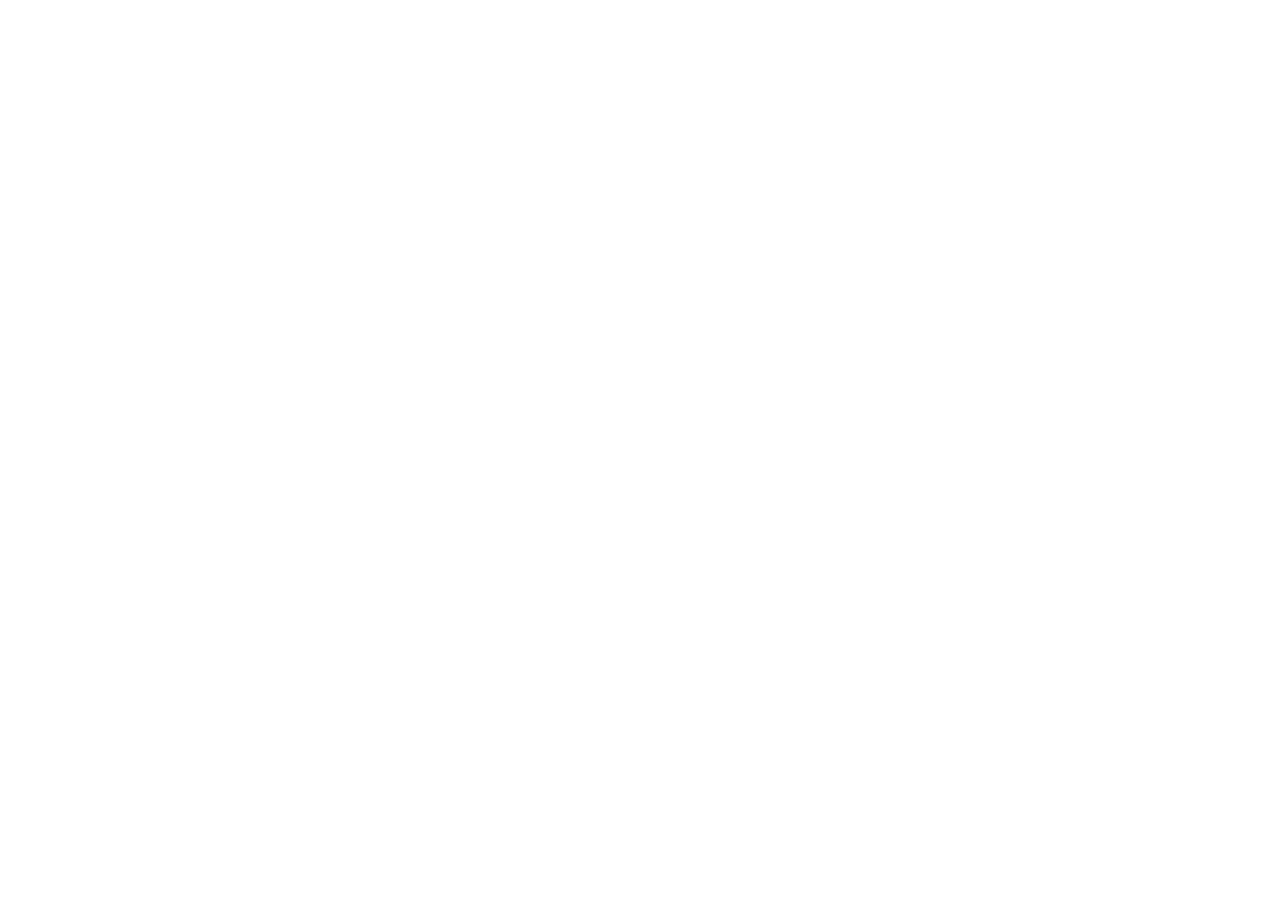
==== admin.html @ d48bb102 "[Phase 1/Task 1] Scaffold ArenaOne booking system - file structure and stubs === TECHNICAL CHANGES =" ====
<!DOCTYPE html>
<html lang="en">
<head>
  <meta charset="utf-8">
  <meta name="viewport" content="width=device-width, initial-scale=1">
  <title>ArenaOne — Admin console</title>
  <link rel="preconnect" href="https://fonts.googleapis.com">
  <link rel="preconnect" href="https://fonts.gstatic.com" crossorigin>
  <link href="https://fonts.googleapis.com/css2?family=Archivo:wght@400;500;600;700;800;900&display=swap" rel="stylesheet">
  <link rel="stylesheet" href="css/base.css">
  <link rel="stylesheet" href="css/admin.css">
</head>
<body>
  <!-- Admin markup built in Phase 3 -->
  <script src="js/data.js"></script>
  <script src="js/admin.js"></script>
</body>
</html>
---- css/base.css ----
/* base.css — design tokens, reset, shared components (Phase 1) */
---- css/admin.css ----
/* admin.css — sidebar, stat cards, charts, tables, tabs, mobile nav (Phase 3) */
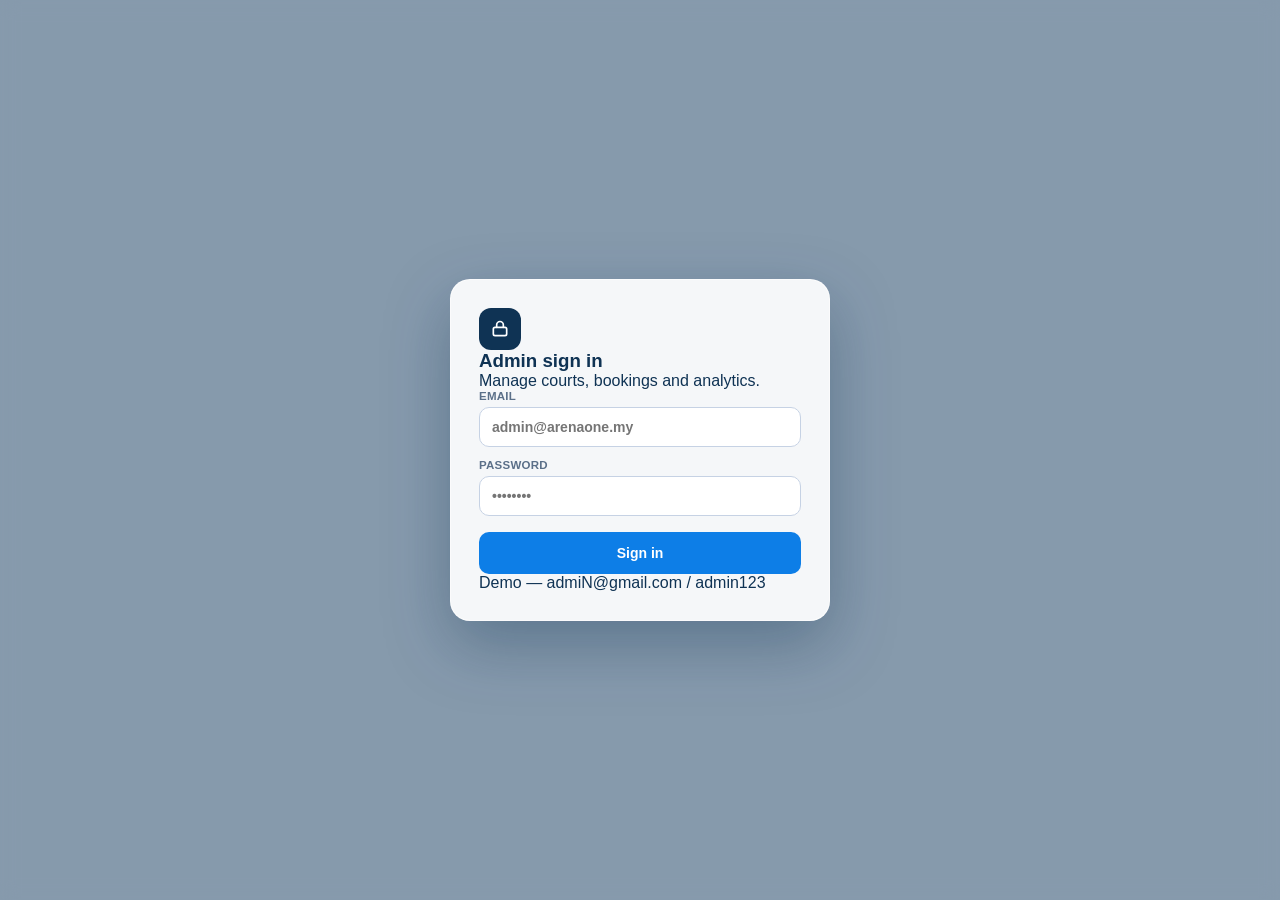
==== commit 4230d69c: "[Phase 3/Task 1] Build admin console markup === TECHNICAL CHANGES === - admin.html: admin shell (hid" ====
--- a/admin.html
+++ b/admin.html
@@ -11,8 +11,216 @@
   <link rel="stylesheet" href="css/admin.css">
 </head>
 <body>
-  <!-- Admin markup built in Phase 3 -->
-  <script src="js/data.js"></script>
-  <script src="js/admin.js"></script>
+
+<!-- ============ ADMIN SHELL ============ -->
+<div class="admin" id="adminShell" hidden>
+
+  <!-- Sidebar -->
+  <aside class="sidebar">
+    <div class="side-brand">
+      <div class="logo-mark" style="width:32px;height:32px;background:var(--blue)">
+        <svg width="16" height="16" viewBox="0 0 24 24" fill="none" stroke="#FFFFFF" stroke-width="2" stroke-linecap="round"><circle cx="12" cy="12" r="9"></circle><path d="M12 3a14 14 0 0 1 0 18M3.5 9h17M3.5 15h17"></path></svg>
+      </div>
+      <div>
+        <div class="sb-name" id="sideVenue">ArenaOne</div>
+        <div class="sb-sub">Admin console</div>
+      </div>
+    </div>
+
+    <nav class="side-nav" id="sideNav">
+      <button class="side-item active" data-tab="main">
+        <svg width="17" height="17" viewBox="0 0 24 24" fill="none" stroke="currentColor" stroke-width="2" stroke-linecap="round" stroke-linejoin="round"><rect x="3" y="3" width="7" height="7" rx="1"></rect><rect x="14" y="3" width="7" height="7" rx="1"></rect><rect x="14" y="14" width="7" height="7" rx="1"></rect><rect x="3" y="14" width="7" height="7" rx="1"></rect></svg>
+        Dashboard
+      </button>
+      <button class="side-item" data-tab="analysis">
+        <svg width="17" height="17" viewBox="0 0 24 24" fill="none" stroke="currentColor" stroke-width="2" stroke-linecap="round" stroke-linejoin="round"><path d="M3 3v18h18M8 17V9M13 17V5M18 17v-7"></path></svg>
+        Analysis
+      </button>
+      <button class="side-item" data-tab="sports">
+        <svg width="17" height="17" viewBox="0 0 24 24" fill="none" stroke="currentColor" stroke-width="2" stroke-linecap="round" stroke-linejoin="round"><circle cx="12" cy="12" r="9"></circle><path d="M12 3a14 14 0 0 1 0 18M3.5 9h17M3.5 15h17"></path></svg>
+        Sport management
+      </button>
+      <button class="side-item" data-tab="booking">
+        <svg width="17" height="17" viewBox="0 0 24 24" fill="none" stroke="currentColor" stroke-width="2" stroke-linecap="round" stroke-linejoin="round"><rect x="3" y="4" width="18" height="18" rx="2"></rect><path d="M16 2v4M8 2v4M3 10h18"></path></svg>
+        Bookings
+      </button>
+      <button class="side-item" data-tab="settings">
+        <svg width="17" height="17" viewBox="0 0 24 24" fill="none" stroke="currentColor" stroke-width="2" stroke-linecap="round" stroke-linejoin="round"><circle cx="12" cy="12" r="3"></circle><path d="M19.4 15a1.65 1.65 0 0 0 .33 1.82l.06.06a2 2 0 1 1-2.83 2.83l-.06-.06a1.65 1.65 0 0 0-1.82-.33 1.65 1.65 0 0 0-1 1.51V21a2 2 0 0 1-4 0v-.09A1.65 1.65 0 0 0 9 19.4a1.65 1.65 0 0 0-1.82.33l-.06.06a2 2 0 1 1-2.83-2.83l.06-.06a1.65 1.65 0 0 0 .33-1.82 1.65 1.65 0 0 0-1.51-1H3a2 2 0 0 1 0-4h.09A1.65 1.65 0 0 0 4.6 9a1.65 1.65 0 0 0-.33-1.82l-.06-.06a2 2 0 1 1 2.83-2.83l.06.06a1.65 1.65 0 0 0 1.82.33H9a1.65 1.65 0 0 0 1-1.51V3a2 2 0 0 1 4 0v.09a1.65 1.65 0 0 0 1 1.51 1.65 1.65 0 0 0 1.82-.33l.06-.06a2 2 0 1 1 2.83 2.83l-.06.06a1.65 1.65 0 0 0-.33 1.82V9a1.65 1.65 0 0 0 1.51 1H21a2 2 0 0 1 0 4h-.09a1.65 1.65 0 0 0-1.51 1z"></path></svg>
+        Settings
+      </button>
+      <button class="side-item" data-tab="help">
+        <svg width="17" height="17" viewBox="0 0 24 24" fill="none" stroke="currentColor" stroke-width="2" stroke-linecap="round" stroke-linejoin="round"><circle cx="12" cy="12" r="10"></circle><path d="M9.09 9a3 3 0 0 1 5.83 1c0 2-3 3-3 3M12 17h.01"></path></svg>
+        Help
+      </button>
+    </nav>
+
+    <div class="side-foot">
+      <a class="side-item ghost" href="index.html">
+        <svg width="17" height="17" viewBox="0 0 24 24" fill="none" stroke="currentColor" stroke-width="2" stroke-linecap="round"><circle cx="12" cy="12" r="9"></circle><path d="M12 3a14 14 0 0 1 0 18M3.5 9h17M3.5 15h17"></path></svg>
+        View site
+      </a>
+      <button class="side-item ghost" id="logoutBtn">
+        <svg width="17" height="17" viewBox="0 0 24 24" fill="none" stroke="currentColor" stroke-width="2" stroke-linecap="round" stroke-linejoin="round"><path d="M9 4H6a2 2 0 0 0-2 2v12a2 2 0 0 0 2 2h3M15 8l4 4-4 4M19 12H9"></path></svg>
+        Log out
+      </button>
+    </div>
+  </aside>
+
+  <!-- Main -->
+  <main class="admin-main">
+    <div class="admin-head">
+      <div>
+        <h1 id="adminTitle">Dashboard</h1>
+        <div class="admin-date" id="todayLong"></div>
+      </div>
+      <div class="admin-avatar">AD</div>
+    </div>
+
+    <!-- MAIN / DASHBOARD -->
+    <section class="tab" id="tabMain">
+      <div class="stat-row" id="statCards"></div>
+      <div class="card">
+        <div class="card-head">
+          <div class="card-title">Today's bookings</div>
+          <button class="link-btn" id="gotoBookings">View all →</button>
+        </div>
+        <div id="todayList"></div>
+        <div class="empty-sm" id="todayEmpty" hidden>No bookings today yet.</div>
+      </div>
+    </section>
+
+    <!-- ANALYSIS -->
+    <section class="tab" id="tabAnalysis" hidden>
+      <div class="stat-row" id="anaCards"></div>
+      <div class="card">
+        <div class="card-title">Revenue — last 7 days</div>
+        <div class="card-note">Confirmed bookings, RM</div>
+        <div class="rev-chart" id="revBars"></div>
+      </div>
+      <div class="card">
+        <div class="card-title">Bookings per court</div>
+        <div class="card-note">Last 7 days, sessions</div>
+        <div class="court-chart" id="courtBars"></div>
+      </div>
+    </section>
+
+    <!-- SPORT MANAGEMENT -->
+    <section class="tab" id="tabSports" hidden>
+      <div class="card">
+        <div class="card-title">Add a court</div>
+        <div class="add-court">
+          <div class="field grow"><label class="label">COURT NAME</label><input class="input" id="ncLabel" placeholder="e.g. Court 9"></div>
+          <div class="field"><label class="label">SPORT</label><select class="select" id="ncSport"></select></div>
+          <div class="field"><label class="label">PRICE / 2H (RM)</label><input class="input" id="ncPrice" type="number" placeholder="auto"></div>
+          <button class="btn btn-primary" id="addCourt">+ Add court</button>
+        </div>
+      </div>
+      <div class="card">
+        <div class="card-title">Courts (<span id="courtCount">0</span>)</div>
+        <div id="courtsList"></div>
+      </div>
+    </section>
+
+    <!-- BOOKINGS -->
+    <section class="tab" id="tabBooking" hidden>
+      <div class="card">
+        <div class="card-head">
+          <div class="card-title">All bookings (<span id="bookingCount">0</span>)</div>
+          <div class="chips-row-inline" id="statusChips"></div>
+        </div>
+        <div id="adminBookings"></div>
+        <div class="empty-sm" id="adminEmpty" hidden>Nothing here — bookings made on the landing page appear instantly.</div>
+      </div>
+    </section>
+
+    <!-- SETTINGS -->
+    <section class="tab" id="tabSettings" hidden>
+      <div class="settings-wrap">
+        <div class="card">
+          <div class="card-title">Venue</div>
+          <label class="label">VENUE NAME</label>
+          <input class="input" id="setVenue" placeholder="ArenaOne">
+          <div class="pill-row">
+            <div class="pill">Hours · 08:00 – 22:00</div>
+            <div class="pill">Slot · 2 hours</div>
+            <div class="pill">Currency · MYR (RM)</div>
+          </div>
+          <button class="toggle-btn" id="autoConfirmBtn">
+            <span class="tg-dot" id="autoConfirmDot"></span>
+            <span id="autoConfirmLabel">Auto-confirm bookings: ON</span>
+          </button>
+        </div>
+        <div class="card danger-card">
+          <div>
+            <div class="dc-title">Demo data</div>
+            <div class="dc-note">Restore default courts and clear all bookings.</div>
+          </div>
+          <button class="btn btn-danger" id="resetData">Reset demo data</button>
+        </div>
+        <button class="btn btn-primary save-btn" id="saveSettings">Save settings</button>
+      </div>
+    </section>
+
+    <!-- HELP -->
+    <section class="tab" id="tabHelp" hidden>
+      <div class="help-wrap" id="helpList"></div>
+    </section>
+
+    <!-- MORE (mobile) -->
+    <section class="tab" id="tabMore" hidden>
+      <div class="more-wrap" id="moreList"></div>
+    </section>
+  </main>
+
+  <!-- Mobile bottom nav -->
+  <nav class="bottom-nav" id="adminNav">
+    <button class="nav-item active" data-tab="main">
+      <svg width="20" height="20" viewBox="0 0 24 24" fill="none" stroke="currentColor" stroke-width="2" stroke-linecap="round" stroke-linejoin="round"><rect x="3" y="3" width="7" height="7" rx="1"></rect><rect x="14" y="3" width="7" height="7" rx="1"></rect><rect x="14" y="14" width="7" height="7" rx="1"></rect><rect x="3" y="14" width="7" height="7" rx="1"></rect></svg>
+      <span>Dashboard</span>
+    </button>
+    <button class="nav-item" data-tab="analysis">
+      <svg width="20" height="20" viewBox="0 0 24 24" fill="none" stroke="currentColor" stroke-width="2" stroke-linecap="round" stroke-linejoin="round"><path d="M3 3v18h18M8 17V9M13 17V5M18 17v-7"></path></svg>
+      <span>Analysis</span>
+    </button>
+    <button class="nav-item" data-tab="sports">
+      <svg width="20" height="20" viewBox="0 0 24 24" fill="none" stroke="currentColor" stroke-width="2" stroke-linecap="round" stroke-linejoin="round"><circle cx="12" cy="12" r="9"></circle><path d="M12 3a14 14 0 0 1 0 18M3.5 9h17M3.5 15h17"></path></svg>
+      <span>Sports</span>
+    </button>
+    <button class="nav-item" data-tab="booking">
+      <svg width="20" height="20" viewBox="0 0 24 24" fill="none" stroke="currentColor" stroke-width="2" stroke-linecap="round" stroke-linejoin="round"><rect x="3" y="4" width="18" height="18" rx="2"></rect><path d="M16 2v4M8 2v4M3 10h18"></path></svg>
+      <span>Bookings</span>
+    </button>
+    <button class="nav-item" data-tab="more">
+      <svg width="20" height="20" viewBox="0 0 24 24" fill="none" stroke="currentColor" stroke-width="2" stroke-linecap="round" stroke-linejoin="round"><circle cx="5" cy="12" r="1"></circle><circle cx="12" cy="12" r="1"></circle><circle cx="19" cy="12" r="1"></circle></svg>
+      <span>More</span>
+    </button>
+  </nav>
+</div>
+
+<!-- ============ LOGIN MODAL ============ -->
+<div class="modal-overlay center" id="loginModal">
+  <div class="modal glass">
+    <div class="login-top">
+      <div class="logo-mark" style="width:42px;height:42px;border-radius:12px">
+        <svg width="20" height="20" viewBox="0 0 24 24" fill="none" stroke="#FFFFFF" stroke-width="2" stroke-linecap="round"><rect x="4" y="10" width="16" height="10" rx="2"></rect><path d="M8 10V7a4 4 0 0 1 8 0v3"></path></svg>
+      </div>
+    </div>
+    <h3>Admin sign in</h3>
+    <p class="sub">Manage courts, bookings and analytics.</p>
+    <label class="label">EMAIL</label>
+    <input class="input" id="loginEmail" placeholder="admin@arenaone.my">
+    <label class="label" style="margin-top:12px">PASSWORD</label>
+    <input class="input" id="loginPass" type="password" placeholder="••••••••">
+    <div class="form-err" id="loginErr" hidden></div>
+    <button class="btn btn-primary btn-block btn-lg" id="loginSubmit" style="margin-top:16px">Sign in</button>
+    <div class="login-demo">Demo — admiN@gmail.com / admin123</div>
+  </div>
+</div>
+
+<!-- ============ TOAST ============ -->
+<div id="toastHost"></div>
+
+<script src="js/data.js"></script>
+<script src="js/admin.js"></script>
 </body>
 </html>
--- a/css/base.css
+++ b/css/base.css
@@ -1 +1,236 @@
-/* base.css — design tokens, reset, shared components (Phase 1) */
+/* ============================================================
+   base.css — ArenaOne design foundation
+   Tokens, reset, and shared components used by both pages.
+   Values lifted verbatim from the Claude Design prototype.
+   ============================================================ */
+
+:root {
+  --bg:        #EAEEF5;
+  --navy:      #0F3354;
+  --blue:      #0D7EE7;
+  --blue-hi:   #3D97EC;
+  --cream:     #FAF3E9;
+  --border:    #D9E3F2;
+  --border-2:  #C6D2E4;
+  --muted:     #5B7089;
+  --muted-2:   #9AA9BB;
+  --danger:    #FF2B23;
+  --gold:      #EBD883;
+  --white:     #FFFFFF;
+
+  --r-sm: 9px;
+  --r-md: 10px;
+  --r-lg: 14px;
+  --r-xl: 20px;
+  --r-pill: 999px;
+
+  --shadow-modal: 0 24px 64px rgba(15,51,84,.35);
+}
+
+/* ---------- reset ---------- */
+* { box-sizing: border-box; }
+
+html, body {
+  margin: 0;
+  padding: 0;
+  background: var(--bg);
+}
+
+body {
+  font-family: 'Archivo', sans-serif;
+  color: var(--navy);
+  -webkit-font-smoothing: antialiased;
+  text-rendering: optimizeLegibility;
+}
+
+a { color: var(--blue); text-decoration: none; }
+a:hover { color: var(--navy); }
+
+h1, h2, h3, p { margin: 0; }
+
+input, select, textarea, button { font-family: 'Archivo', sans-serif; }
+input:focus, select:focus, textarea:focus { outline: 2px solid var(--blue); outline-offset: 0; }
+
+::-webkit-scrollbar { height: 8px; width: 8px; }
+::-webkit-scrollbar-thumb { background: var(--border-2); border-radius: 4px; }
+
+/* ---------- animations ---------- */
+@keyframes popIn { from { opacity: 0; transform: translateY(14px) scale(.98); } to { opacity: 1; transform: none; } }
+@keyframes fadeIn { from { opacity: 0; } to { opacity: 1; } }
+@keyframes toastIn { from { opacity: 0; transform: translate(-50%, -12px); } to { opacity: 1; transform: translate(-50%, 0); } }
+
+/* ---------- layout helpers ---------- */
+.wrap { max-width: 1200px; margin: 0 auto; padding: 0 20px; }
+.hidden { display: none !important; }
+
+/* ---------- buttons ---------- */
+.btn {
+  display: inline-flex;
+  align-items: center;
+  gap: 8px;
+  border: none;
+  border-radius: var(--r-md);
+  font-family: 'Archivo', sans-serif;
+  font-weight: 700;
+  cursor: pointer;
+  transition: background .15s ease, border-color .15s ease, color .15s ease;
+}
+.btn-primary { background: var(--blue); color: var(--white); padding: 11px 18px; font-size: 13px; font-weight: 800; }
+.btn-primary:hover { background: var(--navy); }
+.btn-navy { background: var(--navy); color: var(--white); padding: 9px 16px; font-size: 13px; }
+.btn-navy:hover { background: var(--blue); }
+.btn-ghost { background: transparent; border: 1px solid var(--border-2); color: var(--navy); padding: 8px 12px; font-size: 12px; }
+.btn-ghost:hover { border-color: var(--blue); color: var(--blue); }
+.btn-danger { background: var(--white); border: 1px solid var(--border-2); color: var(--danger); padding: 8px 12px; font-size: 12px; }
+.btn-danger:hover { border-color: var(--danger); }
+.btn-block { width: 100%; justify-content: center; }
+.btn-lg { padding: 13px; font-size: 14px; }
+.btn[disabled] { opacity: .5; cursor: not-allowed; }
+
+/* ---------- cards ---------- */
+.card {
+  background: var(--white);
+  border: 1px solid var(--border);
+  border-radius: var(--r-lg);
+  padding: 18px;
+}
+
+/* ---------- form controls ---------- */
+.field { display: block; }
+.label {
+  font-size: 11.5px;
+  font-weight: 700;
+  color: var(--muted);
+  display: block;
+  margin-bottom: 5px;
+  letter-spacing: .02em;
+}
+.input, .select, .textarea {
+  width: 100%;
+  border: 1px solid var(--border-2);
+  border-radius: var(--r-md);
+  padding: 11px 12px;
+  font-size: 14px;
+  font-weight: 600;
+  color: var(--navy);
+  background: var(--white);
+}
+.select { cursor: pointer; }
+.textarea { resize: vertical; }
+
+/* ---------- chips ---------- */
+.chip {
+  border: 1px solid var(--border);
+  background: var(--white);
+  color: var(--muted);
+  border-radius: var(--r-pill);
+  padding: 8px 14px;
+  font-size: 13px;
+  font-weight: 700;
+  cursor: pointer;
+  white-space: nowrap;
+  transition: all .15s ease;
+}
+.chip:hover { border-color: var(--blue); color: var(--navy); }
+.chip.active { background: var(--navy); color: var(--white); border-color: var(--navy); }
+
+/* ---------- status badges ---------- */
+.badge {
+  display: inline-block;
+  border-radius: 8px;
+  padding: 4px 10px;
+  font-size: 11.5px;
+  font-weight: 800;
+  white-space: nowrap;
+}
+.badge-confirmed { background: #E4F0FC; color: var(--blue); }
+.badge-pending   { background: var(--cream); color: #9A7B12; }
+.badge-cancelled { background: #FCE8E7; color: var(--danger); }
+.badge-active    { background: #E4F0FC; color: var(--blue); }
+.badge-maint     { background: var(--cream); color: #9A7B12; }
+
+/* ---------- modal shell ---------- */
+.modal-overlay {
+  position: fixed;
+  inset: 0;
+  z-index: 100;
+  background: rgba(15,51,84,.45);
+  backdrop-filter: blur(9px);
+  -webkit-backdrop-filter: blur(9px);
+  display: flex;
+  padding: 20px;
+  animation: fadeIn .2s ease;
+}
+.modal-overlay.center { align-items: center; justify-content: center; }
+.modal-overlay.sheet { align-items: flex-end; justify-content: center; padding: 0; }
+
+.modal {
+  background: var(--white);
+  border-radius: var(--r-xl);
+  box-shadow: var(--shadow-modal);
+  width: 100%;
+  animation: popIn .25s ease;
+}
+.modal.glass {
+  background: rgba(255,255,255,.92);
+  border: 1px solid rgba(255,255,255,.6);
+  max-width: 380px;
+  padding: 28px;
+}
+.modal.bottom-sheet {
+  border-radius: var(--r-xl) var(--r-xl) 0 0;
+  box-shadow: 0 -24px 64px rgba(15,51,84,.35);
+  max-width: 560px;
+  max-height: 88vh;
+  overflow-y: auto;
+  padding: 24px;
+}
+.modal-close {
+  background: none;
+  border: none;
+  font-size: 20px;
+  color: var(--muted);
+  cursor: pointer;
+  line-height: 1;
+}
+
+/* ---------- toast ---------- */
+.toast {
+  position: fixed;
+  top: 18px;
+  left: 50%;
+  transform: translateX(-50%);
+  z-index: 200;
+  background: var(--navy);
+  color: var(--white);
+  border-radius: 12px;
+  padding: 12px 20px;
+  font-size: 13.5px;
+  font-weight: 700;
+  box-shadow: var(--shadow-modal);
+  display: flex;
+  align-items: center;
+  gap: 8px;
+  animation: toastIn .2s ease;
+}
+.toast .tick {
+  width: 18px; height: 18px;
+  border-radius: 50%;
+  background: var(--blue);
+  color: var(--white);
+  display: inline-flex;
+  align-items: center;
+  justify-content: center;
+  font-size: 11px;
+  flex: none;
+}
+
+/* ---------- brand logo mark ---------- */
+.logo-mark {
+  border-radius: var(--r-md);
+  background: var(--navy);
+  display: flex;
+  align-items: center;
+  justify-content: center;
+  flex: none;
+}
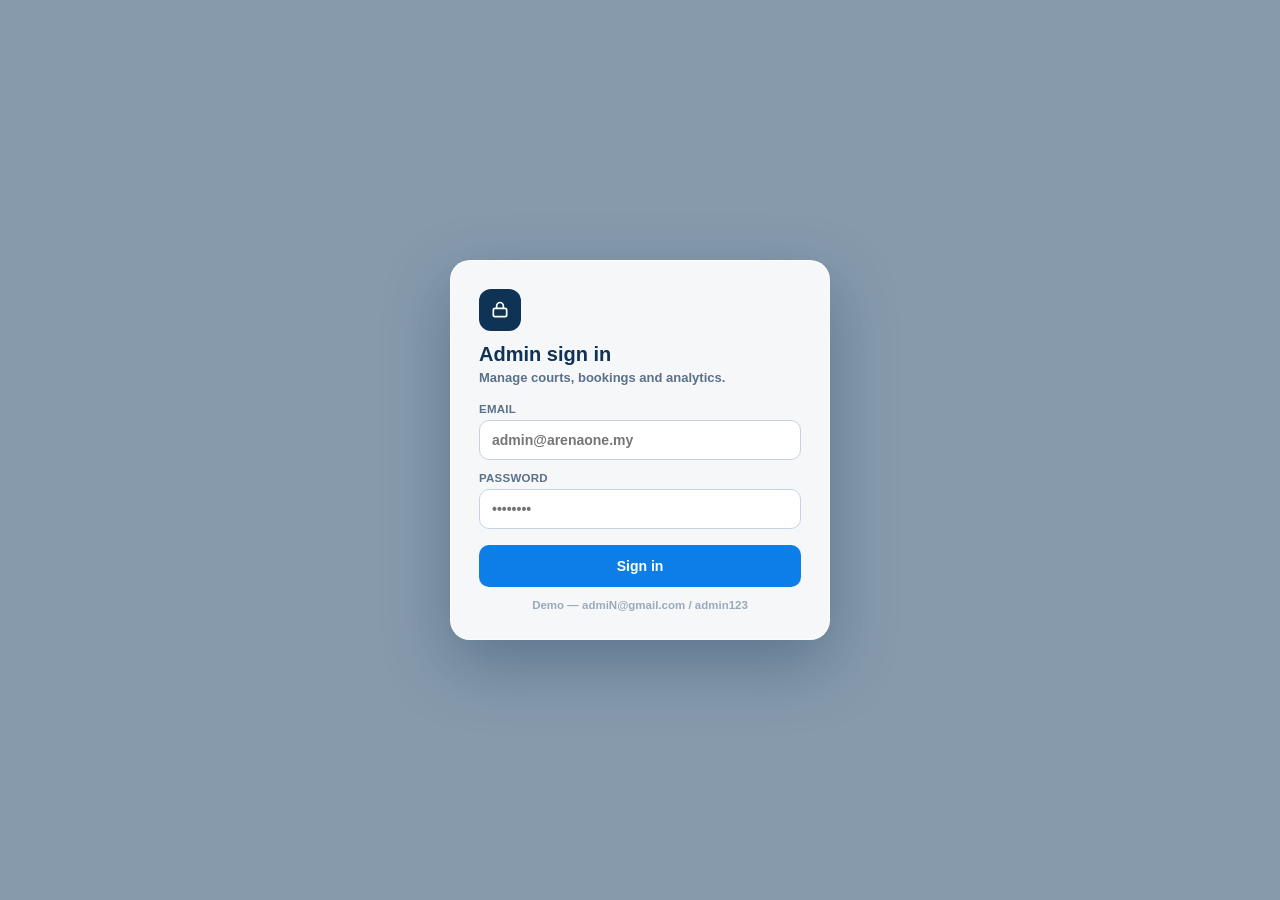
==== commit b1f325ac: "Remove View site link from admin sidebar and mobile More menu === TECHNICAL CHANGES === - admin.html" ====
--- a/admin.html
+++ b/admin.html
@@ -55,10 +55,6 @@
     </nav>
 
     <div class="side-foot">
-      <a class="side-item ghost" href="index.html">
-        <svg width="17" height="17" viewBox="0 0 24 24" fill="none" stroke="currentColor" stroke-width="2" stroke-linecap="round"><circle cx="12" cy="12" r="9"></circle><path d="M12 3a14 14 0 0 1 0 18M3.5 9h17M3.5 15h17"></path></svg>
-        View site
-      </a>
       <button class="side-item ghost" id="logoutBtn">
         <svg width="17" height="17" viewBox="0 0 24 24" fill="none" stroke="currentColor" stroke-width="2" stroke-linecap="round" stroke-linejoin="round"><path d="M9 4H6a2 2 0 0 0-2 2v12a2 2 0 0 0 2 2h3M15 8l4 4-4 4M19 12H9"></path></svg>
         Log out
--- a/css/base.css
+++ b/css/base.css
@@ -30,6 +30,9 @@
 /* ---------- reset ---------- */
 * { box-sizing: border-box; }
 
+/* the hidden attribute must always win over class-level display rules */
+[hidden] { display: none !important; }
+
 html, body {
   margin: 0;
   padding: 0;
--- a/css/admin.css
+++ b/css/admin.css
@@ -1 +1,174 @@
-/* admin.css — sidebar, stat cards, charts, tables, tabs, mobile nav (Phase 3) */
+/* ============================================================
+   admin.css — ArenaOne admin console
+   ============================================================ */
+
+.admin { display: flex; min-height: 100vh; }
+
+/* ---------- sidebar ---------- */
+.sidebar {
+  width: 236px;
+  flex: none;
+  background: var(--navy);
+  display: flex;
+  flex-direction: column;
+  position: sticky;
+  top: 0;
+  height: 100vh;
+}
+.side-brand { display: flex; align-items: center; gap: 10px; padding: 20px 18px 16px; }
+.sb-name { font-weight: 800; font-size: 14px; color: var(--white); }
+.sb-sub { font-size: 10.5px; font-weight: 600; color: #7E97B4; }
+
+.side-nav { display: flex; flex-direction: column; gap: 2px; padding: 8px 10px; flex: 1; }
+.side-item {
+  display: flex;
+  align-items: center;
+  gap: 10px;
+  background: transparent;
+  border: none;
+  color: #7E97B4;
+  border-radius: var(--r-sm);
+  padding: 10px 12px;
+  font-size: 13px;
+  font-weight: 700;
+  cursor: pointer;
+  text-align: left;
+  font-family: 'Archivo', sans-serif;
+  transition: all .12s ease;
+}
+.side-item:hover { color: var(--white); background: rgba(255,255,255,.06); }
+.side-item.active { color: var(--white); background: var(--blue); }
+.side-foot { padding: 12px 10px; border-top: 1px solid rgba(255,255,255,.08); display: flex; flex-direction: column; gap: 2px; }
+.side-item.ghost { color: #7E97B4; }
+
+/* ---------- main ---------- */
+.admin-main { flex: 1; padding: 24px 28px; background: var(--bg); min-width: 0; overflow-x: hidden; }
+.admin-head { display: flex; align-items: center; justify-content: space-between; gap: 12px; flex-wrap: wrap; margin-bottom: 20px; }
+.admin-head h1 { font-size: 22px; font-weight: 800; letter-spacing: -0.02em; }
+.admin-date { font-size: 12.5px; font-weight: 600; color: var(--muted); margin-top: 3px; }
+.admin-avatar {
+  width: 36px; height: 36px; border-radius: 50%;
+  background: var(--blue); color: var(--white);
+  display: flex; align-items: center; justify-content: center;
+  font-size: 12px; font-weight: 800; flex: none;
+}
+.tab { display: flex; flex-direction: column; gap: 16px; }
+
+/* ---------- stat cards ---------- */
+.stat-row { display: grid; grid-template-columns: repeat(auto-fit, minmax(150px, 1fr)); gap: 12px; }
+.stat {
+  background: var(--white);
+  border: 1px solid var(--border);
+  border-radius: var(--r-lg);
+  padding: 16px;
+}
+.stat .l { font-size: 11.5px; font-weight: 700; color: var(--muted); text-transform: uppercase; letter-spacing: .04em; }
+.stat .v { font-size: 26px; font-weight: 800; margin-top: 6px; color: var(--navy); }
+.stat .sub { font-size: 11.5px; font-weight: 600; color: var(--blue); margin-top: 2px; }
+
+/* ---------- card head ---------- */
+.card-head { display: flex; justify-content: space-between; align-items: center; gap: 10px; flex-wrap: wrap; margin-bottom: 12px; }
+.card-title { font-size: 15px; font-weight: 800; }
+.card-note { font-size: 12px; font-weight: 600; color: var(--muted); margin-bottom: 16px; }
+.link-btn { background: none; border: none; color: var(--blue); font-size: 12.5px; font-weight: 700; cursor: pointer; font-family: 'Archivo', sans-serif; }
+
+/* ---------- list rows ---------- */
+.adm-row {
+  display: flex; align-items: center; gap: 12px; justify-content: space-between;
+  border: 1px solid #EAEEF5; border-radius: 11px; padding: 11px 14px; flex-wrap: wrap;
+}
+.adm-rows { display: flex; flex-direction: column; gap: 8px; }
+.adm-row .r-main { min-width: 160px; }
+.adm-row .r-name { font-weight: 800; font-size: 13.5px; }
+.adm-row .r-name .r-ref { font-weight: 600; color: var(--muted-2); font-size: 11.5px; }
+.adm-row .r-sub { font-size: 12px; color: var(--muted); font-weight: 600; margin-top: 2px; }
+.adm-row .r-sub2 { font-size: 11.5px; color: var(--muted-2); font-weight: 600; margin-top: 1px; }
+.adm-row .r-side { display: flex; align-items: center; gap: 10px; flex-wrap: wrap; }
+.adm-row .r-amount { font-size: 13.5px; font-weight: 800; }
+.empty-sm { border: 1px dashed var(--border-2); border-radius: 11px; padding: 22px; text-align: center; color: var(--muted); font-size: 13px; font-weight: 600; }
+
+.btn-xs { padding: 8px 12px; font-size: 12px; border-radius: var(--r-sm); font-weight: 700; cursor: pointer; font-family: 'Archivo', sans-serif; border: 1px solid var(--border-2); }
+.btn-confirm { background: var(--navy); color: var(--white); border: none; }
+.btn-confirm:hover { background: var(--blue); }
+.btn-cancel { background: var(--white); color: var(--danger); }
+.btn-cancel:hover { border-color: var(--danger); }
+
+/* ---------- analysis charts ---------- */
+.rev-chart { display: flex; align-items: flex-end; gap: 10px; height: 170px; }
+.rev-col { flex: 1; display: flex; flex-direction: column; align-items: center; gap: 6px; height: 100%; justify-content: flex-end; }
+.rev-col .rv { font-size: 10.5px; font-weight: 700; color: var(--navy); }
+.rev-bar { width: 100%; max-width: 46px; background: var(--blue); border-radius: 6px 6px 0 0; min-height: 3px; }
+.rev-col .rl { font-size: 11px; font-weight: 700; color: var(--muted); }
+
+.court-chart { display: flex; flex-direction: column; gap: 10px; }
+.court-bar-row { display: grid; grid-template-columns: 110px 1fr 34px; align-items: center; gap: 10px; }
+.court-bar-row .cbl { font-size: 12.5px; font-weight: 700; white-space: nowrap; overflow: hidden; text-overflow: ellipsis; }
+.court-track { background: var(--bg); border-radius: 6px; height: 12px; overflow: hidden; }
+.court-fill { background: var(--blue); height: 12px; border-radius: 6px; min-width: 2px; }
+.court-bar-row .cbc { font-size: 12.5px; font-weight: 800; color: var(--blue); text-align: right; }
+
+/* ---------- sport management ---------- */
+.add-court { display: flex; gap: 10px; flex-wrap: wrap; align-items: flex-end; }
+.add-court .field { min-width: 130px; }
+.add-court .field.grow { flex: 1; min-width: 150px; }
+.court-row {
+  display: flex; align-items: center; gap: 12px; justify-content: space-between;
+  border: 1px solid #EAEEF5; border-radius: 11px; padding: 11px 14px; flex-wrap: wrap;
+}
+.court-left { display: flex; align-items: center; gap: 12px; min-width: 200px; }
+.court-ini { width: 36px; height: 36px; border-radius: 10px; background: var(--bg); display: flex; align-items: center; justify-content: center; font-weight: 800; font-size: 12px; color: var(--blue); flex: none; }
+.court-row .cr-name { font-weight: 800; font-size: 13.5px; }
+.court-row .cr-sub { font-size: 12px; color: var(--muted); font-weight: 600; margin-top: 1px; }
+.court-actions { display: flex; align-items: center; gap: 8px; flex-wrap: wrap; }
+
+.chips-row-inline { display: flex; gap: 6px; flex-wrap: wrap; }
+.chip-sm { border: 1px solid var(--border); background: var(--white); color: var(--muted); border-radius: var(--r-pill); padding: 7px 12px; font-size: 12px; font-weight: 700; cursor: pointer; font-family: 'Archivo', sans-serif; }
+.chip-sm.active { background: var(--navy); color: var(--white); border-color: var(--navy); }
+
+/* ---------- settings ---------- */
+.settings-wrap { display: flex; flex-direction: column; gap: 16px; max-width: 640px; }
+.pill-row { display: flex; gap: 10px; flex-wrap: wrap; margin: 14px 0; }
+.pill { background: var(--bg); border-radius: var(--r-md); padding: 10px 14px; font-size: 12.5px; font-weight: 700; color: var(--muted); }
+.toggle-btn { display: flex; align-items: center; gap: 10px; background: var(--white); border: 1px solid var(--border-2); border-radius: var(--r-md); padding: 10px 14px; font-size: 13px; font-weight: 700; color: var(--navy); cursor: pointer; width: 100%; text-align: left; font-family: 'Archivo', sans-serif; }
+.toggle-btn:hover { border-color: var(--blue); }
+.tg-dot { width: 14px; height: 14px; border-radius: 50%; background: var(--border-2); flex: none; }
+.tg-dot.on { background: var(--blue); }
+.danger-card { display: flex; justify-content: space-between; align-items: center; gap: 12px; flex-wrap: wrap; }
+.dc-title { font-size: 14px; font-weight: 800; }
+.dc-note { font-size: 12px; color: var(--muted); font-weight: 600; margin-top: 2px; }
+.save-btn { align-self: flex-start; }
+
+/* ---------- help ---------- */
+.help-wrap { display: flex; flex-direction: column; gap: 10px; max-width: 720px; }
+.help-wrap details { background: var(--white); border: 1px solid var(--border); border-radius: var(--r-lg); padding: 4px 18px; }
+.help-wrap summary { font-size: 14px; font-weight: 800; padding: 12px 0; cursor: pointer; color: var(--navy); }
+.help-wrap p { margin: 0 0 14px; font-size: 13.5px; line-height: 1.6; color: var(--muted); font-weight: 500; }
+
+/* ---------- more (mobile) ---------- */
+.more-wrap { display: flex; flex-direction: column; gap: 8px; max-width: 520px; }
+.more-item { display: flex; align-items: center; gap: 12px; background: var(--white); border: 1px solid var(--border); border-radius: 13px; padding: 15px 16px; font-size: 14px; font-weight: 700; color: var(--navy); cursor: pointer; text-align: left; font-family: 'Archivo', sans-serif; }
+.more-item:hover { border-color: var(--blue); }
+
+/* ---------- login modal ---------- */
+.login-top { display: flex; justify-content: flex-start; margin-bottom: 12px; }
+.modal.glass h3 { font-size: 20px; font-weight: 800; margin-bottom: 4px; }
+.modal.glass .sub { font-size: 13px; color: var(--muted); font-weight: 600; margin-bottom: 18px; }
+.login-demo { font-size: 11.5px; color: var(--muted-2); font-weight: 600; text-align: center; margin-top: 12px; }
+.form-err { color: var(--danger); font-size: 12.5px; font-weight: 700; margin-top: 12px; }
+
+/* ---------- bottom nav (mobile) ---------- */
+.bottom-nav { display: none; position: fixed; bottom: 0; left: 0; right: 0; z-index: 50; background: var(--white); border-top: 1px solid var(--border); padding: 6px 0; }
+.bottom-nav .nav-item { flex: 1; background: none; border: none; color: var(--muted); display: flex; flex-direction: column; align-items: center; gap: 2px; padding: 6px 0; cursor: pointer; font-family: 'Archivo', sans-serif; }
+.bottom-nav .nav-item span { font-size: 10px; font-weight: 700; }
+.bottom-nav .nav-item.active { color: var(--blue); }
+
+/* ============================================================
+   RESPONSIVE — mobile <=768px
+   ============================================================ */
+@media (max-width: 768px) {
+  .sidebar { display: none; }
+  .bottom-nav { display: flex; }
+  .admin-main { padding: 20px 16px 84px; }
+  .rev-chart { height: 150px; }
+  .court-bar-row { grid-template-columns: 88px 1fr 30px; }
+}
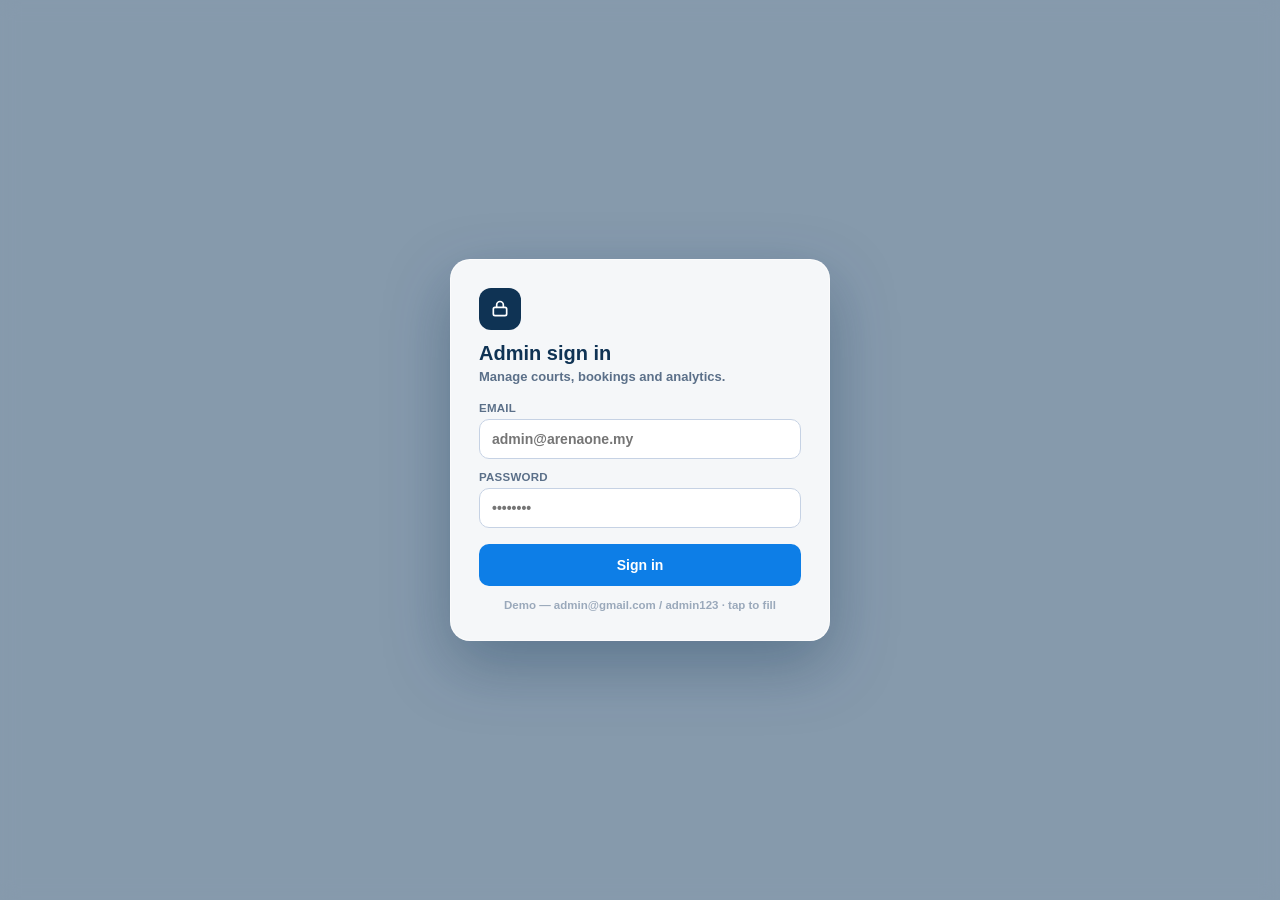
==== commit 7a6df58e: "Make login demo credentials tap-to-fill === TECHNICAL CHANGES === - admin.html: demo hint is now a b" ====
--- a/admin.html
+++ b/admin.html
@@ -187,8 +187,8 @@
       <span>Bookings</span>
     </button>
     <button class="nav-item" data-tab="more">
-      <svg width="20" height="20" viewBox="0 0 24 24" fill="none" stroke="currentColor" stroke-width="2" stroke-linecap="round" stroke-linejoin="round"><circle cx="5" cy="12" r="1"></circle><circle cx="12" cy="12" r="1"></circle><circle cx="19" cy="12" r="1"></circle></svg>
-      <span>More</span>
+      <svg width="20" height="20" viewBox="0 0 24 24" fill="none" stroke="currentColor" stroke-width="2" stroke-linecap="round" stroke-linejoin="round"><path d="M20 21v-2a4 4 0 0 0-4-4H8a4 4 0 0 0-4 4v2"></path><circle cx="12" cy="7" r="4"></circle></svg>
+      <span>Account</span>
     </button>
   </nav>
 </div>
@@ -209,7 +209,7 @@
     <input class="input" id="loginPass" type="password" placeholder="••••••••">
     <div class="form-err" id="loginErr" hidden></div>
     <button class="btn btn-primary btn-block btn-lg" id="loginSubmit" style="margin-top:16px">Sign in</button>
-    <div class="login-demo">Demo — admiN@gmail.com / admin123</div>
+    <button type="button" class="login-demo" id="demoFill">Demo — admin@gmail.com / admin123 · tap to fill</button>
   </div>
 </div>
 
--- a/css/admin.css
+++ b/css/admin.css
@@ -153,7 +153,8 @@
 .login-top { display: flex; justify-content: flex-start; margin-bottom: 12px; }
 .modal.glass h3 { font-size: 20px; font-weight: 800; margin-bottom: 4px; }
 .modal.glass .sub { font-size: 13px; color: var(--muted); font-weight: 600; margin-bottom: 18px; }
-.login-demo { font-size: 11.5px; color: var(--muted-2); font-weight: 600; text-align: center; margin-top: 12px; }
+.login-demo { display: block; width: 100%; background: none; border: none; font-family: 'Archivo', sans-serif; font-size: 11.5px; color: var(--muted-2); font-weight: 600; text-align: center; margin-top: 12px; cursor: pointer; }
+.login-demo:hover { color: var(--blue); }
 .form-err { color: var(--danger); font-size: 12.5px; font-weight: 700; margin-top: 12px; }
 
 /* ---------- bottom nav (mobile) ---------- */
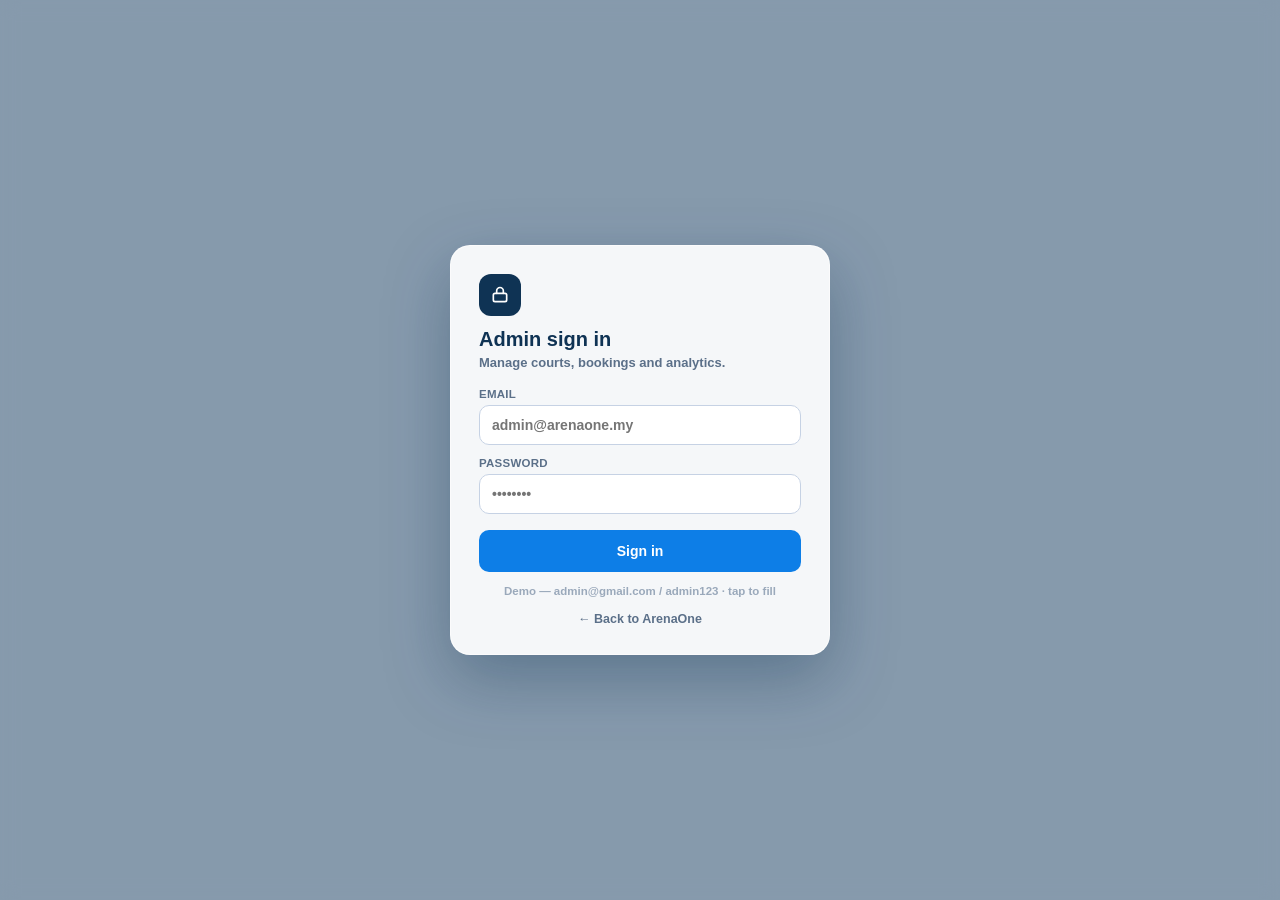
==== commit 35042a16: "Add Back to landing link on admin login card === TECHNICAL CHANGES === - admin.html: add a Back to A" ====
--- a/admin.html
+++ b/admin.html
@@ -210,6 +210,7 @@
     <div class="form-err" id="loginErr" hidden></div>
     <button class="btn btn-primary btn-block btn-lg" id="loginSubmit" style="margin-top:16px">Sign in</button>
     <button type="button" class="login-demo" id="demoFill">Demo — admin@gmail.com / admin123 · tap to fill</button>
+    <a href="index.html" class="login-back">← Back to ArenaOne</a>
   </div>
 </div>
 
--- a/css/admin.css
+++ b/css/admin.css
@@ -155,6 +155,8 @@
 .modal.glass .sub { font-size: 13px; color: var(--muted); font-weight: 600; margin-bottom: 18px; }
 .login-demo { display: block; width: 100%; background: none; border: none; font-family: 'Archivo', sans-serif; font-size: 11.5px; color: var(--muted-2); font-weight: 600; text-align: center; margin-top: 12px; cursor: pointer; }
 .login-demo:hover { color: var(--blue); }
+.login-back { display: block; text-align: center; margin-top: 14px; font-size: 12.5px; font-weight: 700; color: var(--muted); }
+.login-back:hover { color: var(--blue); }
 .form-err { color: var(--danger); font-size: 12.5px; font-weight: 700; margin-top: 12px; }
 
 /* ---------- bottom nav (mobile) ---------- */
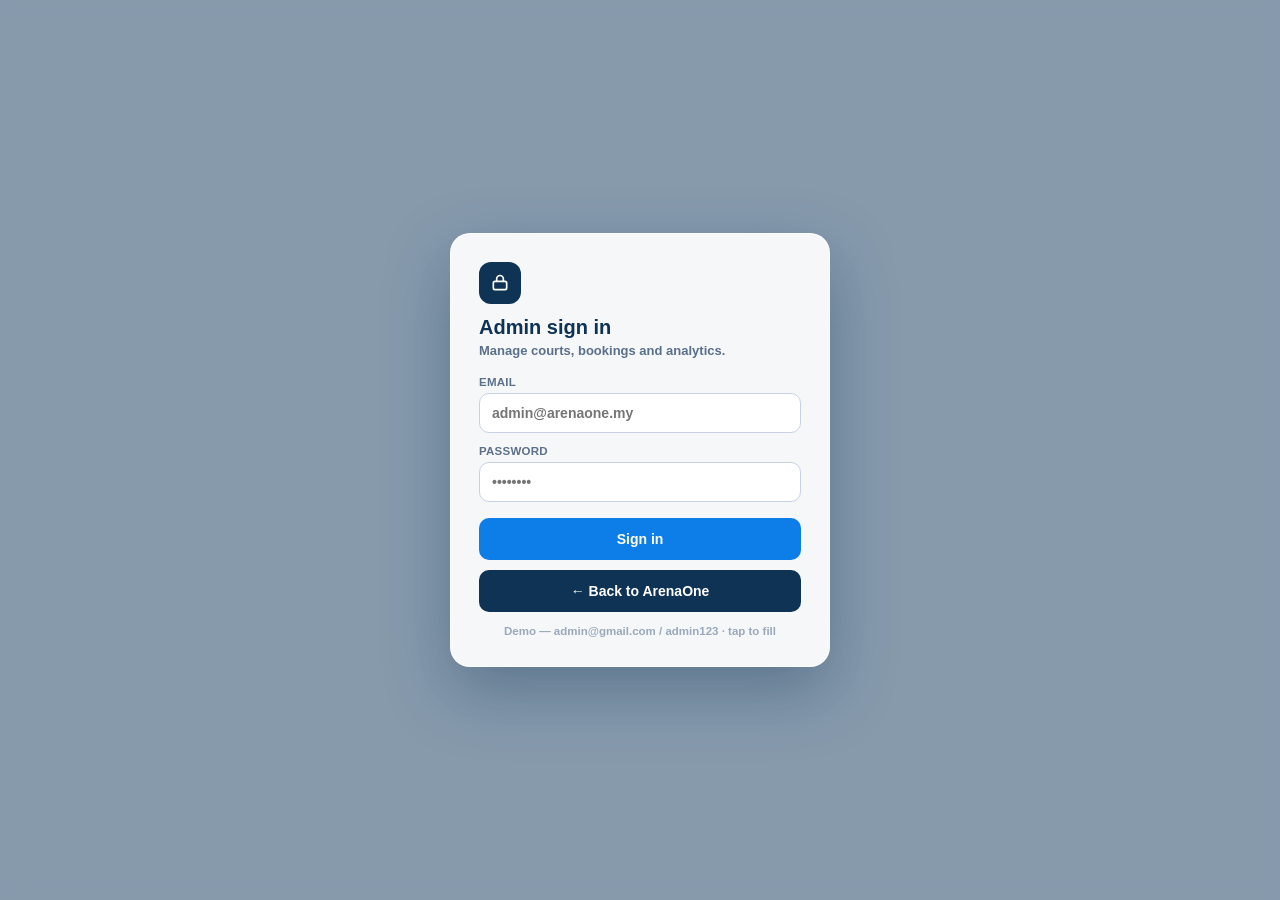
==== commit 3b9f579c: "Make Back to landing a full-width button below Sign in === TECHNICAL CHANGES === - admin.html: Back " ====
--- a/admin.html
+++ b/admin.html
@@ -209,8 +209,8 @@
     <input class="input" id="loginPass" type="password" placeholder="••••••••">
     <div class="form-err" id="loginErr" hidden></div>
     <button class="btn btn-primary btn-block btn-lg" id="loginSubmit" style="margin-top:16px">Sign in</button>
+    <a href="index.html" class="btn btn-navy btn-block btn-lg" style="margin-top:10px">← Back to ArenaOne</a>
     <button type="button" class="login-demo" id="demoFill">Demo — admin@gmail.com / admin123 · tap to fill</button>
-    <a href="index.html" class="login-back">← Back to ArenaOne</a>
   </div>
 </div>
 
--- a/css/admin.css
+++ b/css/admin.css
@@ -155,8 +155,6 @@
 .modal.glass .sub { font-size: 13px; color: var(--muted); font-weight: 600; margin-bottom: 18px; }
 .login-demo { display: block; width: 100%; background: none; border: none; font-family: 'Archivo', sans-serif; font-size: 11.5px; color: var(--muted-2); font-weight: 600; text-align: center; margin-top: 12px; cursor: pointer; }
 .login-demo:hover { color: var(--blue); }
-.login-back { display: block; text-align: center; margin-top: 14px; font-size: 12.5px; font-weight: 700; color: var(--muted); }
-.login-back:hover { color: var(--blue); }
 .form-err { color: var(--danger); font-size: 12.5px; font-weight: 700; margin-top: 12px; }
 
 /* ---------- bottom nav (mobile) ---------- */
